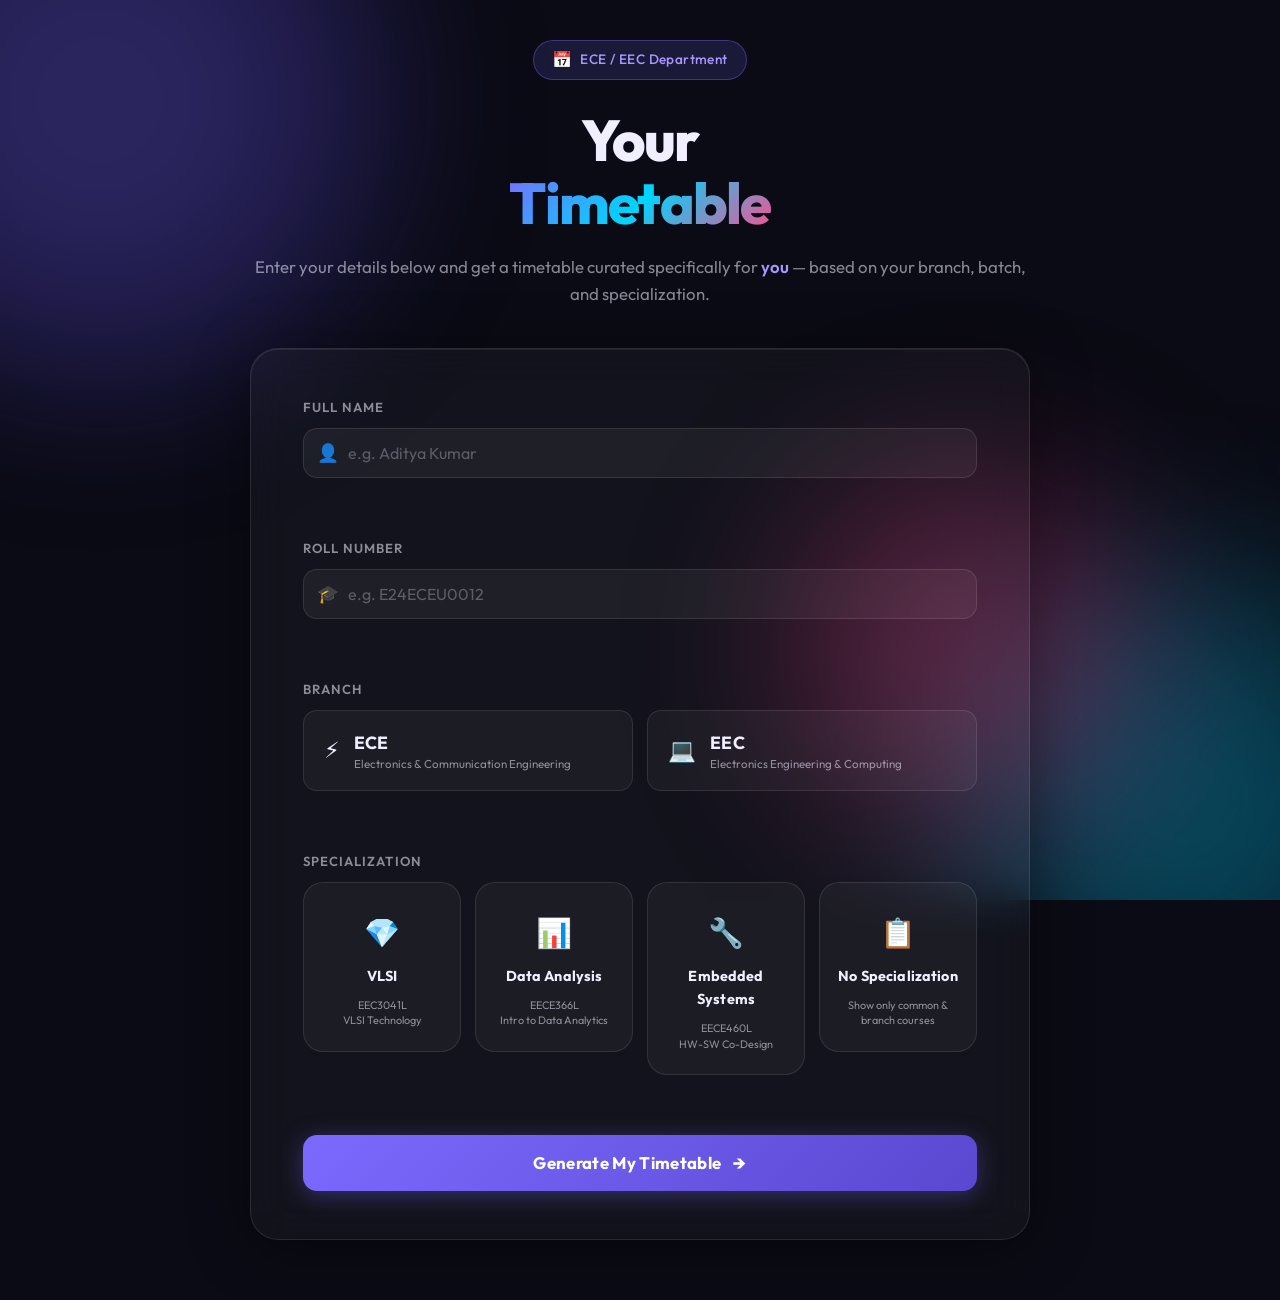
==== docs/timetable/index.html @ a1bc5ac8 "feat: add timetable app at /timetable path" ====
<!DOCTYPE html>
<html lang="en">
<head>
  <meta charset="UTF-8" />
  <meta name="viewport" content="width=device-width, initial-scale=1.0" />
  <title>Your Timetable | ECE & EEC Department</title>
  <meta name="description" content="Personalized V-semester timetable generator for ECE and EEC students. Enter your name and roll number to get your custom timetable." />
  <link rel="preconnect" href="https://fonts.googleapis.com" />
  <link rel="preconnect" href="https://fonts.gstatic.com" crossorigin />
  <link href="https://fonts.googleapis.com/css2?family=Outfit:wght@300;400;500;600;700;800;900&family=JetBrains+Mono:wght@400;500&display=swap" rel="stylesheet" />
  <link rel="stylesheet" href="style.css" />
</head>
<body>
  <!-- Animated background blobs -->
  <div class="bg-blobs" aria-hidden="true">
    <div class="blob blob-1"></div>
    <div class="blob blob-2"></div>
    <div class="blob blob-3"></div>
  </div>

  <!-- LANDING / FORM SCREEN -->
  <section id="landing-screen" class="screen active">
    <div class="landing-container">
      <div class="logo-badge">
        <span class="badge-icon">📅</span>
        <span>ECE / EEC Department</span>
      </div>
      <h1 class="hero-title">
        Your<br />
        <span class="gradient-text">Timetable</span>
      </h1>
      <p class="hero-subtitle">
        Enter your details below and get a timetable curated specifically for <em>you</em> — based on your branch, batch, and specialization.
      </p>

      <form id="student-form" class="form-card" novalidate>
        <!-- Name -->
        <div class="form-group">
          <label for="student-name" class="form-label">Full Name</label>
          <div class="input-wrapper">
            <span class="input-icon">👤</span>
            <input
              id="student-name"
              type="text"
              class="form-input"
              placeholder="e.g. Aditya Kumar"
              autocomplete="name"
              required
            />
          </div>
          <span class="field-error" id="name-error"></span>
        </div>

        <!-- Roll No -->
        <div class="form-group">
          <label for="roll-no" class="form-label">Roll Number</label>
          <div class="input-wrapper">
            <span class="input-icon">🎓</span>
            <input
              id="roll-no"
              type="text"
              class="form-input"
              placeholder="e.g. E24ECEU0012"
              autocomplete="off"
              required
            />
          </div>
          <span class="field-error" id="roll-error"></span>
        </div>

        <!-- Branch -->
        <div class="form-group">
          <label class="form-label">Branch</label>
          <div class="radio-group" role="radiogroup" aria-label="Branch selection">
            <label class="radio-card" id="branch-ece-label">
              <input type="radio" name="branch" value="ECE" id="branch-ece" required />
              <div class="radio-card-inner">
                <span class="radio-icon">⚡</span>
                <div>
                  <span class="radio-title">ECE</span>
                  <span class="radio-desc">Electronics &amp; Communication Engineering</span>
                </div>
                <span class="radio-check">✓</span>
              </div>
            </label>
            <label class="radio-card" id="branch-eec-label">
              <input type="radio" name="branch" value="EEC" id="branch-eec" required />
              <div class="radio-card-inner">
                <span class="radio-icon">💻</span>
                <div>
                  <span class="radio-title">EEC</span>
                  <span class="radio-desc">Electronics Engineering &amp; Computing</span>
                </div>
                <span class="radio-check">✓</span>
              </div>
            </label>
          </div>
          <span class="field-error" id="branch-error"></span>
        </div>

        <!-- Specialization -->
        <div class="form-group">
          <label class="form-label">Specialization</label>
          <div class="spec-grid" role="radiogroup" aria-label="Specialization selection">
            <label class="spec-card" id="spec-vlsi-label">
              <input type="radio" name="specialization" value="VLSI" id="spec-vlsi" required />
              <div class="spec-card-inner">
                <div class="spec-glow glow-purple"></div>
                <span class="spec-icon">💎</span>
                <span class="spec-title">VLSI</span>
                <span class="spec-sub">EEC3041L<br />VLSI Technology</span>
              </div>
            </label>
            <label class="spec-card" id="spec-data-label">
              <input type="radio" name="specialization" value="DataAnalysis" id="spec-data" required />
              <div class="spec-card-inner">
                <div class="spec-glow glow-cyan"></div>
                <span class="spec-icon">📊</span>
                <span class="spec-title">Data Analysis</span>
                <span class="spec-sub">EECE366L<br />Intro to Data Analytics</span>
              </div>
            </label>
            <label class="spec-card" id="spec-embedded-label">
              <input type="radio" name="specialization" value="Embedded" id="spec-embedded" required />
              <div class="spec-card-inner">
                <div class="spec-glow glow-orange"></div>
                <span class="spec-icon">🔧</span>
                <span class="spec-title">Embedded Systems</span>
                <span class="spec-sub">EECE460L<br />HW-SW Co-Design</span>
              </div>
            </label>
            <label class="spec-card" id="spec-none-label">
              <input type="radio" name="specialization" value="None" id="spec-none" required />
              <div class="spec-card-inner">
                <div class="spec-glow glow-gray"></div>
                <span class="spec-icon">📋</span>
                <span class="spec-title">No Specialization</span>
                <span class="spec-sub">Show only common &amp; branch courses</span>
              </div>
            </label>
          </div>
          <span class="field-error" id="spec-error"></span>
        </div>

        <button type="submit" class="btn-generate" id="generate-btn">
          <span class="btn-text">Generate My Timetable</span>
          <span class="btn-icon">→</span>
        </button>
      </form>
    </div>
  </section>

  <!-- TIMETABLE SCREEN -->
  <section id="timetable-screen" class="screen">
    <div class="tt-header">
      <button id="back-btn" class="back-btn" aria-label="Go back">
        ← Back
      </button>
      <div class="tt-header-info">
        <div class="tt-student-badge">
          <span class="tt-student-name" id="tt-name-display"></span>
          <span class="tt-roll-badge" id="tt-roll-display"></span>
          <span class="tt-branch-badge" id="tt-branch-display"></span>
          <span class="tt-batch-badge" id="tt-batch-display"></span>
        </div>
        <p class="tt-spec-info" id="tt-spec-display"></p>
      </div>
      <button class="print-btn" onclick="window.print()" aria-label="Print timetable">
        🖨️ Print
      </button>
    </div>

    <div class="tt-container">
      <div class="tt-title-block">
        <h2>V-Semester Timetable</h2>
        <p class="tt-academic-year">Academic Year 2026–27 (Odd Semester)</p>
      </div>

      <!-- Legend -->
      <div class="tt-legend" role="list" aria-label="Legend">
        <div class="legend-item" role="listitem"><span class="legend-dot dot-common"></span>Common</div>
        <div class="legend-item" role="listitem"><span class="legend-dot dot-branch"></span>Branch-Specific</div>
        <div class="legend-item" role="listitem"><span class="legend-dot dot-spec"></span>Specialization</div>
        <div class="legend-item" role="listitem"><span class="legend-dot dot-lab"></span>Lab</div>
        <div class="legend-item" role="listitem"><span class="legend-dot dot-lunch"></span>Lunch Break</div>
      </div>

      <!-- Timetable Grid -->
      <div class="tt-scroll-wrapper">
        <table class="tt-table" id="tt-table" role="table" aria-label="Weekly timetable">
          <thead>
            <tr>
              <th class="tt-th timing-col">Timing</th>
              <th class="tt-th">Monday</th>
              <th class="tt-th">Tuesday</th>
              <th class="tt-th">Wednesday</th>
              <th class="tt-th">Thursday</th>
              <th class="tt-th">Friday</th>
            </tr>
          </thead>
          <tbody id="tt-body">
            <!-- JS fills this -->
          </tbody>
        </table>
      </div>

      <!-- Courses List -->
      <div class="courses-section">
        <h3 class="courses-heading">Your Courses This Semester</h3>
        <div class="courses-grid" id="courses-grid">
          <!-- JS fills this -->
        </div>
      </div>
    </div>
  </section>

  <script src="app.js"></script>
</body>
</html>
---- docs/timetable/style.css ----
/* ===============================================
   RESET & ROOT VARIABLES
   =============================================== */
*, *::before, *::after {
  box-sizing: border-box;
  margin: 0;
  padding: 0;
}

:root {
  --bg-dark: #0a0b14;
  --bg-card: rgba(255, 255, 255, 0.04);
  --bg-card-hover: rgba(255, 255, 255, 0.07);

  --primary: #7c6aff;
  --primary-light: #a897ff;
  --accent-cyan: #00d4ff;
  --accent-orange: #ff7c35;
  --accent-pink: #ff4d8d;

  --text-white: #f0eeff;
  --text-muted: rgba(240, 238, 255, 0.55);
  --text-dim: rgba(240, 238, 255, 0.3);

  --border: rgba(255, 255, 255, 0.1);
  --border-hover: rgba(124, 106, 255, 0.5);

  /* Cell colors */
  --cell-common: rgba(100, 200, 130, 0.12);
  --cell-common-border: rgba(100, 200, 130, 0.5);
  --cell-common-text: #7af0a0;

  --cell-branch: rgba(80, 160, 255, 0.12);
  --cell-branch-border: rgba(80, 160, 255, 0.5);
  --cell-branch-text: #7dc8ff;

  --cell-spec: rgba(180, 100, 255, 0.15);
  --cell-spec-border: rgba(180, 100, 255, 0.5);
  --cell-spec-text: #d09aff;

  --cell-lab: rgba(255, 180, 50, 0.12);
  --cell-lab-border: rgba(255, 180, 50, 0.5);
  --cell-lab-text: #ffd680;

  --cell-lunch: rgba(255, 65, 65, 0.12);
  --cell-lunch-border: rgba(255, 65, 65, 0.4);
  --cell-lunch-text: #ff9090;

  --cell-empty: transparent;

  --radius-sm: 8px;
  --radius-md: 14px;
  --radius-lg: 20px;
  --radius-xl: 28px;

  --transition: 0.25s cubic-bezier(0.4, 0, 0.2, 1);
  --shadow-glow: 0 0 40px rgba(124, 106, 255, 0.2);
}

/* ===============================================
   BASE
   =============================================== */
html {
  font-size: 16px;
  scroll-behavior: smooth;
}

body {
  font-family: 'Outfit', system-ui, sans-serif;
  background: var(--bg-dark);
  color: var(--text-white);
  min-height: 100vh;
  overflow-x: hidden;
  line-height: 1.6;
}

/* ===============================================
   ANIMATED BACKGROUND BLOBS
   =============================================== */
.bg-blobs {
  position: fixed;
  inset: 0;
  z-index: 0;
  pointer-events: none;
  overflow: hidden;
}

.blob {
  position: absolute;
  border-radius: 50%;
  filter: blur(80px);
  opacity: 0.35;
  animation: blobFloat 12s ease-in-out infinite;
}

.blob-1 {
  width: 600px;
  height: 600px;
  background: radial-gradient(circle, #7c6aff 0%, #4c3bbf 60%, transparent 80%);
  top: -200px;
  left: -200px;
  animation-delay: 0s;
}

.blob-2 {
  width: 500px;
  height: 500px;
  background: radial-gradient(circle, #00d4ff 0%, #0080a0 60%, transparent 80%);
  bottom: -150px;
  right: -150px;
  animation-delay: -4s;
}

.blob-3 {
  width: 400px;
  height: 400px;
  background: radial-gradient(circle, #ff4d8d 0%, #a02060 60%, transparent 80%);
  top: 50%;
  left: 60%;
  animation-delay: -8s;
}

@keyframes blobFloat {
  0%, 100% { transform: translate(0, 0) scale(1); }
  33% { transform: translate(30px, -40px) scale(1.05); }
  66% { transform: translate(-20px, 30px) scale(0.97); }
}

/* ===============================================
   SCREEN TRANSITIONS
   =============================================== */
.screen {
  position: relative;
  z-index: 1;
  display: none;
  opacity: 0;
  transform: translateY(24px);
  transition: opacity 0.4s ease, transform 0.4s ease;
}

.screen.active {
  display: block;
  opacity: 1;
  transform: translateY(0);
}

.screen.slide-out {
  opacity: 0;
  transform: translateY(-24px);
}

/* ===============================================
   LANDING SCREEN
   =============================================== */
#landing-screen {
  min-height: 100vh;
  display: none;
  align-items: center;
  justify-content: center;
  padding: 40px 20px 60px;
}

#landing-screen.active {
  display: flex;
}

.landing-container {
  width: 100%;
  max-width: 780px;
  text-align: center;
}

/* Logo badge */
.logo-badge {
  display: inline-flex;
  align-items: center;
  gap: 8px;
  background: rgba(124, 106, 255, 0.15);
  border: 1px solid rgba(124, 106, 255, 0.35);
  border-radius: 999px;
  padding: 6px 18px;
  font-size: 0.85rem;
  font-weight: 500;
  color: var(--primary-light);
  letter-spacing: 0.03em;
  margin-bottom: 28px;
  animation: badgePop 0.6s cubic-bezier(0.34, 1.56, 0.64, 1) both;
}

.badge-icon {
  font-size: 1rem;
}

@keyframes badgePop {
  0% { opacity: 0; transform: scale(0.8) translateY(-10px); }
  100% { opacity: 1; transform: scale(1) translateY(0); }
}

/* Hero title */
.hero-title {
  font-size: clamp(2.4rem, 6vw, 3.6rem);
  font-weight: 800;
  line-height: 1.1;
  letter-spacing: -0.03em;
  margin-bottom: 20px;
  animation: fadeSlideUp 0.7s 0.1s ease both;
}

.gradient-text {
  background: linear-gradient(135deg, #7c6aff 0%, #00d4ff 50%, #ff4d8d 100%);
  -webkit-background-clip: text;
  -webkit-text-fill-color: transparent;
  background-clip: text;
}

.hero-subtitle {
  font-size: 1.05rem;
  color: var(--text-muted);
  margin-bottom: 40px;
  animation: fadeSlideUp 0.7s 0.2s ease both;
}

.hero-subtitle em {
  color: var(--primary-light);
  font-style: normal;
  font-weight: 600;
}

@keyframes fadeSlideUp {
  0% { opacity: 0; transform: translateY(20px); }
  100% { opacity: 1; transform: translateY(0); }
}

/* ===============================================
   FORM CARD
   =============================================== */
.form-card {
  background: rgba(255, 255, 255, 0.035);
  border: 1px solid var(--border);
  border-radius: var(--radius-xl);
  padding: 48px 52px;
  backdrop-filter: blur(20px);
  -webkit-backdrop-filter: blur(20px);
  text-align: left;
  animation: fadeSlideUp 0.7s 0.3s ease both;
  box-shadow: 0 8px 60px rgba(0, 0, 0, 0.4), inset 0 1px 0 rgba(255,255,255,0.08);
}

.form-group {
  margin-bottom: 36px;
}

.form-label {
  display: block;
  font-size: 0.82rem;
  font-weight: 600;
  letter-spacing: 0.08em;
  text-transform: uppercase;
  color: var(--text-muted);
  margin-bottom: 10px;
}

/* Input wrapper */
.input-wrapper {
  position: relative;
  display: flex;
  align-items: center;
}

.input-icon {
  position: absolute;
  left: 14px;
  font-size: 1.1rem;
  pointer-events: none;
  z-index: 1;
}

.form-input {
  width: 100%;
  background: rgba(255, 255, 255, 0.05);
  border: 1px solid var(--border);
  border-radius: var(--radius-md);
  padding: 14px 14px 14px 44px;
  font-family: 'Outfit', sans-serif;
  font-size: 1rem;
  color: var(--text-white);
  outline: none;
  transition: border-color var(--transition), box-shadow var(--transition), background var(--transition);
}

.form-input::placeholder {
  color: var(--text-dim);
}

.form-input:focus {
  border-color: var(--primary);
  background: rgba(124, 106, 255, 0.06);
  box-shadow: 0 0 0 3px rgba(124, 106, 255, 0.15);
}

.form-input.error {
  border-color: var(--accent-pink);
  box-shadow: 0 0 0 3px rgba(255, 77, 141, 0.12);
}

.field-error {
  display: block;
  font-size: 0.8rem;
  color: var(--accent-pink);
  margin-top: 6px;
  min-height: 18px;
  font-weight: 500;
}

/* ===============================================
   BRANCH RADIO CARDS
   =============================================== */
.radio-group {
  display: grid;
  grid-template-columns: 1fr 1fr;
  gap: 14px;
}

.radio-card {
  cursor: pointer;
}

.radio-card input[type="radio"] {
  position: absolute;
  opacity: 0;
  width: 0;
  height: 0;
}

.radio-card-inner {
  display: flex;
  align-items: center;
  gap: 14px;
  padding: 18px 20px;
  background: rgba(255, 255, 255, 0.04);
  border: 1.5px solid var(--border);
  border-radius: var(--radius-md);
  transition: all var(--transition);
  position: relative;
  overflow: hidden;
}

.radio-card-inner::before {
  content: '';
  position: absolute;
  inset: 0;
  background: linear-gradient(135deg, rgba(124,106,255,0.1), transparent);
  opacity: 0;
  transition: opacity var(--transition);
}

.radio-card input:checked + .radio-card-inner {
  border-color: var(--primary);
  background: rgba(124, 106, 255, 0.1);
  box-shadow: 0 0 0 1px var(--primary), 0 4px 20px rgba(124, 106, 255, 0.2);
}

.radio-card input:checked + .radio-card-inner::before {
  opacity: 1;
}

.radio-card:hover .radio-card-inner {
  border-color: var(--border-hover);
  background: rgba(255, 255, 255, 0.07);
}

.radio-icon {
  font-size: 1.4rem;
  flex-shrink: 0;
}

.radio-title {
  display: block;
  font-weight: 700;
  font-size: 1.1rem;
  letter-spacing: 0.02em;
}

.radio-desc {
  display: block;
  font-size: 0.72rem;
  color: var(--text-muted);
  line-height: 1.3;
}

.radio-check {
  margin-left: auto;
  font-weight: 700;
  color: var(--primary);
  opacity: 0;
  transform: scale(0.5);
  transition: all var(--transition);
  flex-shrink: 0;
}

.radio-card input:checked + .radio-card-inner .radio-check {
  opacity: 1;
  transform: scale(1);
}

/* ===============================================
   SPECIALIZATION CARDS
   =============================================== */
.spec-grid {
  display: grid;
  grid-template-columns: repeat(4, 1fr);
  gap: 14px;
}

@media (max-width: 760px) {
  .spec-grid {
    grid-template-columns: repeat(2, 1fr);
  }
}

@media (max-width: 420px) {
  .spec-grid {
    grid-template-columns: 1fr;
  }
}

.spec-card {
  cursor: pointer;
}

.spec-card input[type="radio"] {
  position: absolute;
  opacity: 0;
  width: 0;
  height: 0;
}

.spec-card-inner {
  display: flex;
  flex-direction: column;
  align-items: center;
  text-align: center;
  gap: 10px;
  padding: 26px 14px 22px;
  background: rgba(255, 255, 255, 0.04);
  border: 1.5px solid var(--border);
  border-radius: var(--radius-lg);
  transition: all var(--transition);
  position: relative;
  overflow: hidden;
  min-height: 150px;
  justify-content: center;
}

.spec-glow {
  position: absolute;
  top: -30px;
  left: 50%;
  transform: translateX(-50%);
  width: 120px;
  height: 80px;
  border-radius: 50%;
  filter: blur(30px);
  opacity: 0;
  transition: opacity var(--transition);
}

.glow-purple { background: #7c6aff; }
.glow-cyan { background: #00d4ff; }
.glow-orange { background: #ff7c35; }
.glow-gray { background: #8899aa; }

.spec-card input:checked + .spec-card-inner .spec-glow {
  opacity: 0.6;
}

.spec-card:hover .spec-card-inner {
  border-color: var(--border-hover);
  background: rgba(255, 255, 255, 0.07);
  transform: translateY(-2px);
}

.spec-card input:checked + .spec-card-inner {
  background: rgba(124, 106, 255, 0.1);
  box-shadow: 0 0 0 1px var(--primary), 0 8px 30px rgba(124, 106, 255, 0.25);
  transform: translateY(-2px);
}

#spec-vlsi-label input:checked + .spec-card-inner {
  border-color: #9b87ff;
  box-shadow: 0 0 0 1px #9b87ff, 0 8px 30px rgba(155, 135, 255, 0.3);
}

#spec-data-label input:checked + .spec-card-inner {
  border-color: #00d4ff;
  box-shadow: 0 0 0 1px #00d4ff, 0 8px 30px rgba(0, 212, 255, 0.25);
}

#spec-embedded-label input:checked + .spec-card-inner {
  border-color: #ff7c35;
  box-shadow: 0 0 0 1px #ff7c35, 0 8px 30px rgba(255, 124, 53, 0.25);
}

#spec-none-label input:checked + .spec-card-inner {
  border-color: #8899aa;
  box-shadow: 0 0 0 1px #8899aa, 0 8px 30px rgba(136, 153, 170, 0.2);
}

.spec-icon {
  font-size: 1.8rem;
}

.spec-title {
  font-size: 0.9rem;
  font-weight: 700;
  letter-spacing: 0.01em;
}

.spec-sub {
  font-size: 0.68rem;
  color: var(--text-muted);
  line-height: 1.4;
}

/* ===============================================
   GENERATE BUTTON
   =============================================== */
.btn-generate {
  width: 100%;
  display: flex;
  align-items: center;
  justify-content: center;
  gap: 12px;
  padding: 16px 32px;
  background: linear-gradient(135deg, var(--primary) 0%, #5a48d0 100%);
  border: none;
  border-radius: var(--radius-md);
  color: white;
  font-family: 'Outfit', sans-serif;
  font-size: 1.05rem;
  font-weight: 700;
  letter-spacing: 0.02em;
  cursor: pointer;
  position: relative;
  overflow: hidden;
  transition: all var(--transition);
  box-shadow: 0 4px 24px rgba(124, 106, 255, 0.35);
  margin-top: 8px;
}

.btn-generate::before {
  content: '';
  position: absolute;
  inset: 0;
  background: linear-gradient(135deg, rgba(255,255,255,0.15), transparent);
  opacity: 0;
  transition: opacity var(--transition);
}

.btn-generate:hover {
  transform: translateY(-2px);
  box-shadow: 0 8px 36px rgba(124, 106, 255, 0.5);
}

.btn-generate:hover::before {
  opacity: 1;
}

.btn-generate:active {
  transform: translateY(0);
}

.btn-icon {
  font-size: 1.2rem;
  transition: transform var(--transition);
}

.btn-generate:hover .btn-icon {
  transform: translateX(4px);
}

/* ===============================================
   TIMETABLE SCREEN
   =============================================== */
#timetable-screen {
  min-height: 100vh;
  padding-bottom: 60px;
}

.tt-header {
  position: sticky;
  top: 0;
  z-index: 50;
  display: flex;
  align-items: center;
  gap: 16px;
  padding: 16px 28px;
  background: rgba(10, 11, 20, 0.85);
  backdrop-filter: blur(20px);
  -webkit-backdrop-filter: blur(20px);
  border-bottom: 1px solid var(--border);
}

.back-btn {
  display: flex;
  align-items: center;
  gap: 6px;
  padding: 8px 16px;
  background: rgba(255,255,255,0.05);
  border: 1px solid var(--border);
  border-radius: var(--radius-sm);
  color: var(--text-white);
  font-family: 'Outfit', sans-serif;
  font-size: 0.9rem;
  font-weight: 600;
  cursor: pointer;
  transition: all var(--transition);
  flex-shrink: 0;
}

.back-btn:hover {
  background: rgba(255,255,255,0.1);
  border-color: var(--primary);
  color: var(--primary-light);
}

.tt-header-info {
  flex: 1;
}

.tt-student-badge {
  display: flex;
  align-items: center;
  flex-wrap: wrap;
  gap: 8px;
}

.tt-student-name {
  font-weight: 700;
  font-size: 1rem;
  color: var(--text-white);
}

.tt-roll-badge,
.tt-branch-badge,
.tt-batch-badge {
  padding: 2px 10px;
  border-radius: 999px;
  font-size: 0.75rem;
  font-weight: 600;
  font-family: 'JetBrains Mono', monospace;
}

.tt-roll-badge {
  background: rgba(124, 106, 255, 0.15);
  border: 1px solid rgba(124, 106, 255, 0.4);
  color: var(--primary-light);
}

.tt-branch-badge {
  background: rgba(0, 212, 255, 0.12);
  border: 1px solid rgba(0, 212, 255, 0.4);
  color: var(--accent-cyan);
}

.tt-batch-badge {
  background: rgba(255, 180, 50, 0.12);
  border: 1px solid rgba(255, 180, 50, 0.4);
  color: #ffc857;
}

.tt-spec-info {
  font-size: 0.78rem;
  color: var(--text-muted);
  margin-top: 3px;
}

.print-btn {
  padding: 8px 16px;
  background: rgba(255,255,255,0.05);
  border: 1px solid var(--border);
  border-radius: var(--radius-sm);
  color: var(--text-white);
  font-family: 'Outfit', sans-serif;
  font-size: 0.9rem;
  font-weight: 600;
  cursor: pointer;
  transition: all var(--transition);
  flex-shrink: 0;
}

.print-btn:hover {
  background: rgba(255,255,255,0.1);
  border-color: var(--border-hover);
}

/* ===============================================
   TIMETABLE CONTAINER
   =============================================== */
.tt-container {
  max-width: 1400px;
  margin: 0 auto;
  padding: 32px 24px;
}

.tt-title-block {
  text-align: center;
  margin-bottom: 28px;
}

.tt-title-block h2 {
  font-size: 2rem;
  font-weight: 800;
  letter-spacing: -0.02em;
  background: linear-gradient(135deg, var(--text-white) 0%, var(--primary-light) 100%);
  -webkit-background-clip: text;
  -webkit-text-fill-color: transparent;
  background-clip: text;
}

.tt-academic-year {
  font-size: 0.85rem;
  color: var(--text-muted);
  margin-top: 6px;
}

/* Legend */
.tt-legend {
  display: flex;
  flex-wrap: wrap;
  gap: 12px 24px;
  align-items: center;
  justify-content: center;
  margin-bottom: 24px;
  padding: 12px 20px;
  background: var(--bg-card);
  border: 1px solid var(--border);
  border-radius: var(--radius-md);
}

.legend-item {
  display: flex;
  align-items: center;
  gap: 8px;
  font-size: 0.8rem;
  color: var(--text-muted);
  font-weight: 500;
}

.legend-dot {
  width: 12px;
  height: 12px;
  border-radius: 3px;
  flex-shrink: 0;
}

.dot-common { background: var(--cell-common-text); }
.dot-branch { background: var(--cell-branch-text); }
.dot-spec { background: var(--cell-spec-text); }
.dot-lab { background: var(--cell-lab-text); }
.dot-lunch { background: var(--cell-lunch-text); }

/* ===============================================
   TIMETABLE TABLE
   =============================================== */
.tt-scroll-wrapper {
  overflow-x: auto;
  border-radius: var(--radius-lg);
  border: 1px solid var(--border);
  box-shadow: 0 4px 40px rgba(0, 0, 0, 0.4);
}

.tt-table {
  width: 100%;
  border-collapse: collapse;
  min-width: 860px;
}

.tt-th {
  padding: 14px 16px;
  text-align: center;
  font-size: 0.8rem;
  font-weight: 700;
  letter-spacing: 0.08em;
  text-transform: uppercase;
  color: var(--text-muted);
  background: rgba(255, 255, 255, 0.04);
  border-bottom: 1px solid var(--border);
  white-space: nowrap;
}

.timing-col {
  min-width: 120px;
  text-align: center;
}

.tt-td {
  padding: 0;
  border: 1px solid rgba(255, 255, 255, 0.06);
  vertical-align: top;
}

.tt-timing {
  padding: 14px 12px;
  text-align: center;
  font-family: 'JetBrains Mono', monospace;
  font-size: 0.75rem;
  font-weight: 500;
  color: var(--text-muted);
  background: rgba(255,255,255,0.025);
  white-space: nowrap;
}

/* Cell content */
.cell-content {
  height: 100%;
  min-height: 80px;
  padding: 10px 12px;
  display: flex;
  flex-direction: column;
  justify-content: center;
  gap: 4px;
  border-radius: 0;
}

.cell-content.type-common {
  background: var(--cell-common);
  border-left: 3px solid var(--cell-common-text);
}

.cell-content.type-branch {
  background: var(--cell-branch);
  border-left: 3px solid var(--cell-branch-text);
}

.cell-content.type-spec {
  background: var(--cell-spec);
  border-left: 3px solid var(--cell-spec-text);
}

.cell-content.type-lab {
  background: var(--cell-lab);
  border-left: 3px solid var(--cell-lab-text);
}

.cell-content.type-lunch {
  background: var(--cell-lunch);
  border-left: 3px solid var(--cell-lunch-text);
  align-items: center;
  justify-content: center;
}

.cell-content.type-empty {
  background: transparent;
  min-height: 80px;
}

.cell-code {
  font-family: 'JetBrains Mono', monospace;
  font-size: 0.65rem;
  font-weight: 500;
  color: var(--text-dim);
  letter-spacing: 0.05em;
  text-transform: uppercase;
}

.cell-name {
  font-size: 0.8rem;
  font-weight: 600;
  color: var(--text-white);
  line-height: 1.3;
}

.cell-teacher {
  font-size: 0.72rem;
  color: var(--text-muted);
}

.cell-room {
  font-size: 0.68rem;
  font-family: 'JetBrains Mono', monospace;
  color: var(--text-dim);
  letter-spacing: 0.03em;
}

.cell-tag {
  display: inline-block;
  padding: 1px 7px;
  border-radius: 999px;
  font-size: 0.6rem;
  font-weight: 700;
  letter-spacing: 0.06em;
  text-transform: uppercase;
  margin-top: 2px;
  align-self: flex-start;
}

.tag-common { background: rgba(100,200,130,0.2); color: var(--cell-common-text); }
.tag-lab { background: rgba(255,180,50,0.2); color: var(--cell-lab-text); }
.tag-spec { background: rgba(180,100,255,0.2); color: var(--cell-spec-text); }
.tag-branch { background: rgba(80,160,255,0.2); color: var(--cell-branch-text); }
.tag-tutorial { background: rgba(255,200,50,0.15); color: #ffd680; }

.lunch-label {
  font-weight: 700;
  font-size: 0.85rem;
  color: var(--cell-lunch-text);
  letter-spacing: 0.05em;
}

/* ===============================================
   COURSES SECTION
   =============================================== */
.courses-section {
  margin-top: 40px;
}

.courses-heading {
  font-size: 1.2rem;
  font-weight: 700;
  margin-bottom: 20px;
  letter-spacing: -0.01em;
  color: var(--text-white);
}

.courses-grid {
  display: grid;
  grid-template-columns: repeat(auto-fill, minmax(260px, 1fr));
  gap: 14px;
}

.course-card {
  background: var(--bg-card);
  border: 1px solid var(--border);
  border-radius: var(--radius-md);
  padding: 18px 20px;
  display: flex;
  flex-direction: column;
  gap: 6px;
  transition: all var(--transition);
  position: relative;
  overflow: hidden;
}

.course-card::before {
  content: '';
  position: absolute;
  top: 0;
  left: 0;
  right: 0;
  height: 2px;
}

.course-card.common::before { background: var(--cell-common-text); }
.course-card.branch::before { background: var(--cell-branch-text); }
.course-card.spec::before { background: var(--cell-spec-text); }
.course-card.lab::before { background: var(--cell-lab-text); }

.course-card:hover {
  border-color: var(--border-hover);
  background: var(--bg-card-hover);
  transform: translateY(-2px);
  box-shadow: 0 8px 24px rgba(0,0,0,0.3);
}

.course-code {
  font-family: 'JetBrains Mono', monospace;
  font-size: 0.7rem;
  color: var(--text-dim);
  letter-spacing: 0.05em;
}

.course-name {
  font-size: 0.92rem;
  font-weight: 600;
  color: var(--text-white);
  line-height: 1.3;
}

.course-meta {
  font-size: 0.78rem;
  color: var(--text-muted);
}

.course-type-pill {
  display: inline-flex;
  align-items: center;
  gap: 5px;
  padding: 3px 10px;
  border-radius: 999px;
  font-size: 0.68rem;
  font-weight: 700;
  letter-spacing: 0.05em;
  text-transform: uppercase;
  margin-top: 4px;
  align-self: flex-start;
}

.pill-common { background: rgba(100,200,130,0.15); color: var(--cell-common-text); border: 1px solid rgba(100,200,130,0.3); }
.pill-branch { background: rgba(80,160,255,0.15); color: var(--cell-branch-text); border: 1px solid rgba(80,160,255,0.3); }
.pill-spec { background: rgba(180,100,255,0.15); color: var(--cell-spec-text); border: 1px solid rgba(180,100,255,0.3); }
.pill-lab { background: rgba(255,180,50,0.15); color: var(--cell-lab-text); border: 1px solid rgba(255,180,50,0.3); }

/* ===============================================
   PRINT STYLES
   =============================================== */
@page {
  size: A4 landscape;
  margin: 10mm 12mm;
}

@media print {
  /* Base */
  body { background: white !important; color: #000 !important; }

  /* Hide non-essential UI */
  .bg-blobs,
  .back-btn,
  .print-btn,
  .tt-legend,
  .courses-section,
  .tt-academic-year { display: none !important; }

  /* Sticky header — make it static and compact */
  .tt-header {
    position: static !important;
    background: white !important;
    border-bottom: 1.5px solid #ccc !important;
    padding: 8px 14px !important;
    backdrop-filter: none !important;
    -webkit-backdrop-filter: none !important;
  }
  .tt-student-name { color: #000 !important; font-size: 0.95rem !important; }
  .tt-roll-badge, .tt-branch-badge, .tt-batch-badge {
    background: #eee !important;
    border: 1px solid #bbb !important;
    color: #333 !important;
  }
  .tt-spec-info { color: #555 !important; }

  /* Container */
  .tt-container { padding: 8px 0 0 !important; max-width: 100% !important; }
  .tt-title-block { margin-bottom: 10px !important; }
  .tt-title-block h2 {
    font-size: 1.3rem !important;
    background: none !important;
    -webkit-text-fill-color: #000 !important;
    color: #000 !important;
  }

  /* Table */
  .tt-scroll-wrapper {
    overflow: visible !important;
    border: 1px solid #ccc !important;
    box-shadow: none !important;
    border-radius: 0 !important;
  }
  .tt-table { min-width: unset !important; border-collapse: collapse !important; }
  .tt-th {
    color: #000 !important;
    background: #e8e8e8 !important;
    padding: 6px 8px !important;
    font-size: 0.72rem !important;
    border: 1px solid #bbb !important;
  }
  .tt-td { border: 1px solid #ccc !important; }
  .tt-timing {
    background: #f4f4f4 !important;
    color: #333 !important;
    font-size: 0.65rem !important;
    padding: 6px 8px !important;
    border: 1px solid #ccc !important;
  }

  /* Cells — hide full name, keep code + teacher + room + tag */
  .cell-content {
    min-height: 52px !important;
    padding: 6px 8px !important;
    gap: 2px !important;
    background: transparent !important;
  }
  .cell-content.type-common  { border-left: 3px solid #4caf82 !important; background: #f0fdf4 !important; }
  .cell-content.type-branch  { border-left: 3px solid #3b82f6 !important; background: #eff6ff !important; }
  .cell-content.type-spec    { border-left: 3px solid #9b7aff !important; background: #f5f0ff !important; }
  .cell-content.type-lab     { border-left: 3px solid #f59e0b !important; background: #fffbeb !important; }
  .cell-content.type-lunch   { border-left: 3px solid #ef4444 !important; background: #fef2f2 !important; }

  .cell-code    { color: #111 !important; font-size: 0.65rem !important; font-weight: 700 !important; }
  .cell-name    { color: #000 !important; font-size: 0.75rem !important; font-weight: 600 !important; }
  .cell-teacher { color: #444 !important; font-size: 0.62rem !important; }
  .cell-room    { color: #666 !important; font-size: 0.6rem  !important; }
  .cell-tag {
    font-size: 0.55rem !important;
    padding: 1px 5px !important;
    color: #333 !important;
    background: #e5e5e5 !important;
  }
  .lunch-label { color: #cc0000 !important; font-size: 0.75rem !important; }
}

/* ===============================================
   RESPONSIVE
   =============================================== */
@media (max-width: 600px) {
  .form-card { padding: 28px 20px; }
  .radio-group { grid-template-columns: 1fr; }
  .tt-header { padding: 12px 16px; flex-wrap: wrap; }
  .tt-container { padding: 20px 12px; }
}
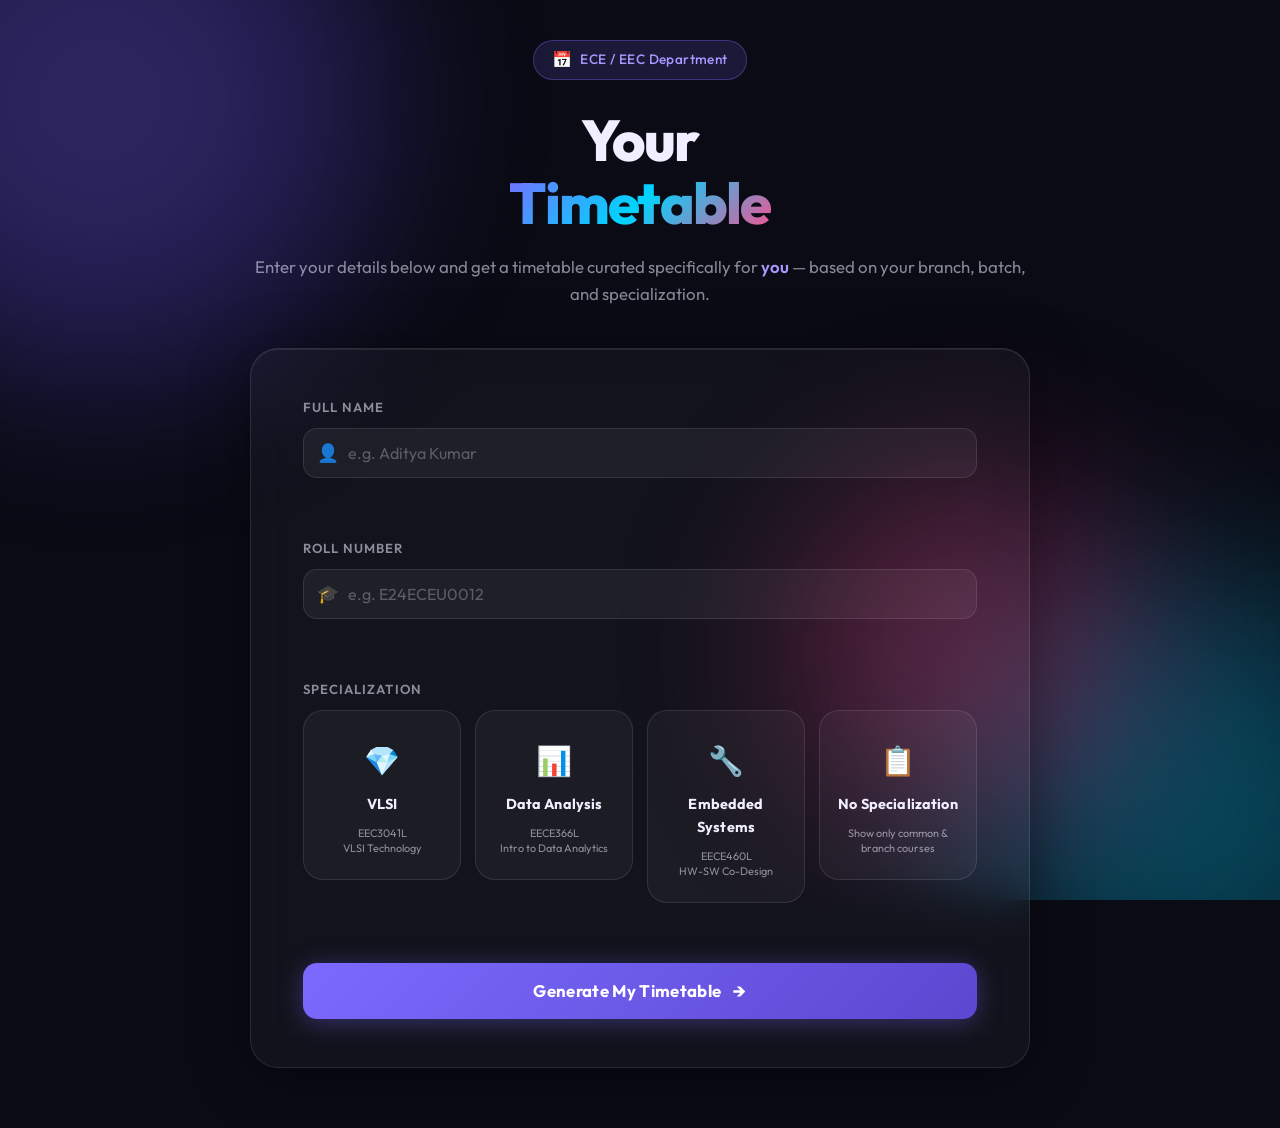
==== commit 53d23365: "feat: implement ECE/EEC department personalized timetable application" ====
--- a/docs/timetable/index.html
+++ b/docs/timetable/index.html
@@ -68,37 +68,7 @@
           <span class="field-error" id="roll-error"></span>
         </div>
 
-        <!-- Branch -->
-        <div class="form-group">
-          <label class="form-label">Branch</label>
-          <div class="radio-group" role="radiogroup" aria-label="Branch selection">
-            <label class="radio-card" id="branch-ece-label">
-              <input type="radio" name="branch" value="ECE" id="branch-ece" required />
-              <div class="radio-card-inner">
-                <span class="radio-icon">⚡</span>
-                <div>
-                  <span class="radio-title">ECE</span>
-                  <span class="radio-desc">Electronics &amp; Communication Engineering</span>
-                </div>
-                <span class="radio-check">✓</span>
-              </div>
-            </label>
-            <label class="radio-card" id="branch-eec-label">
-              <input type="radio" name="branch" value="EEC" id="branch-eec" required />
-              <div class="radio-card-inner">
-                <span class="radio-icon">💻</span>
-                <div>
-                  <span class="radio-title">EEC</span>
-                  <span class="radio-desc">Electronics Engineering &amp; Computing</span>
-                </div>
-                <span class="radio-check">✓</span>
-              </div>
-            </label>
-          </div>
-          <span class="field-error" id="branch-error"></span>
-        </div>
 
-        <!-- Specialization -->
         <div class="form-group">
           <label class="form-label">Specialization</label>
           <div class="spec-grid" role="radiogroup" aria-label="Specialization selection">
